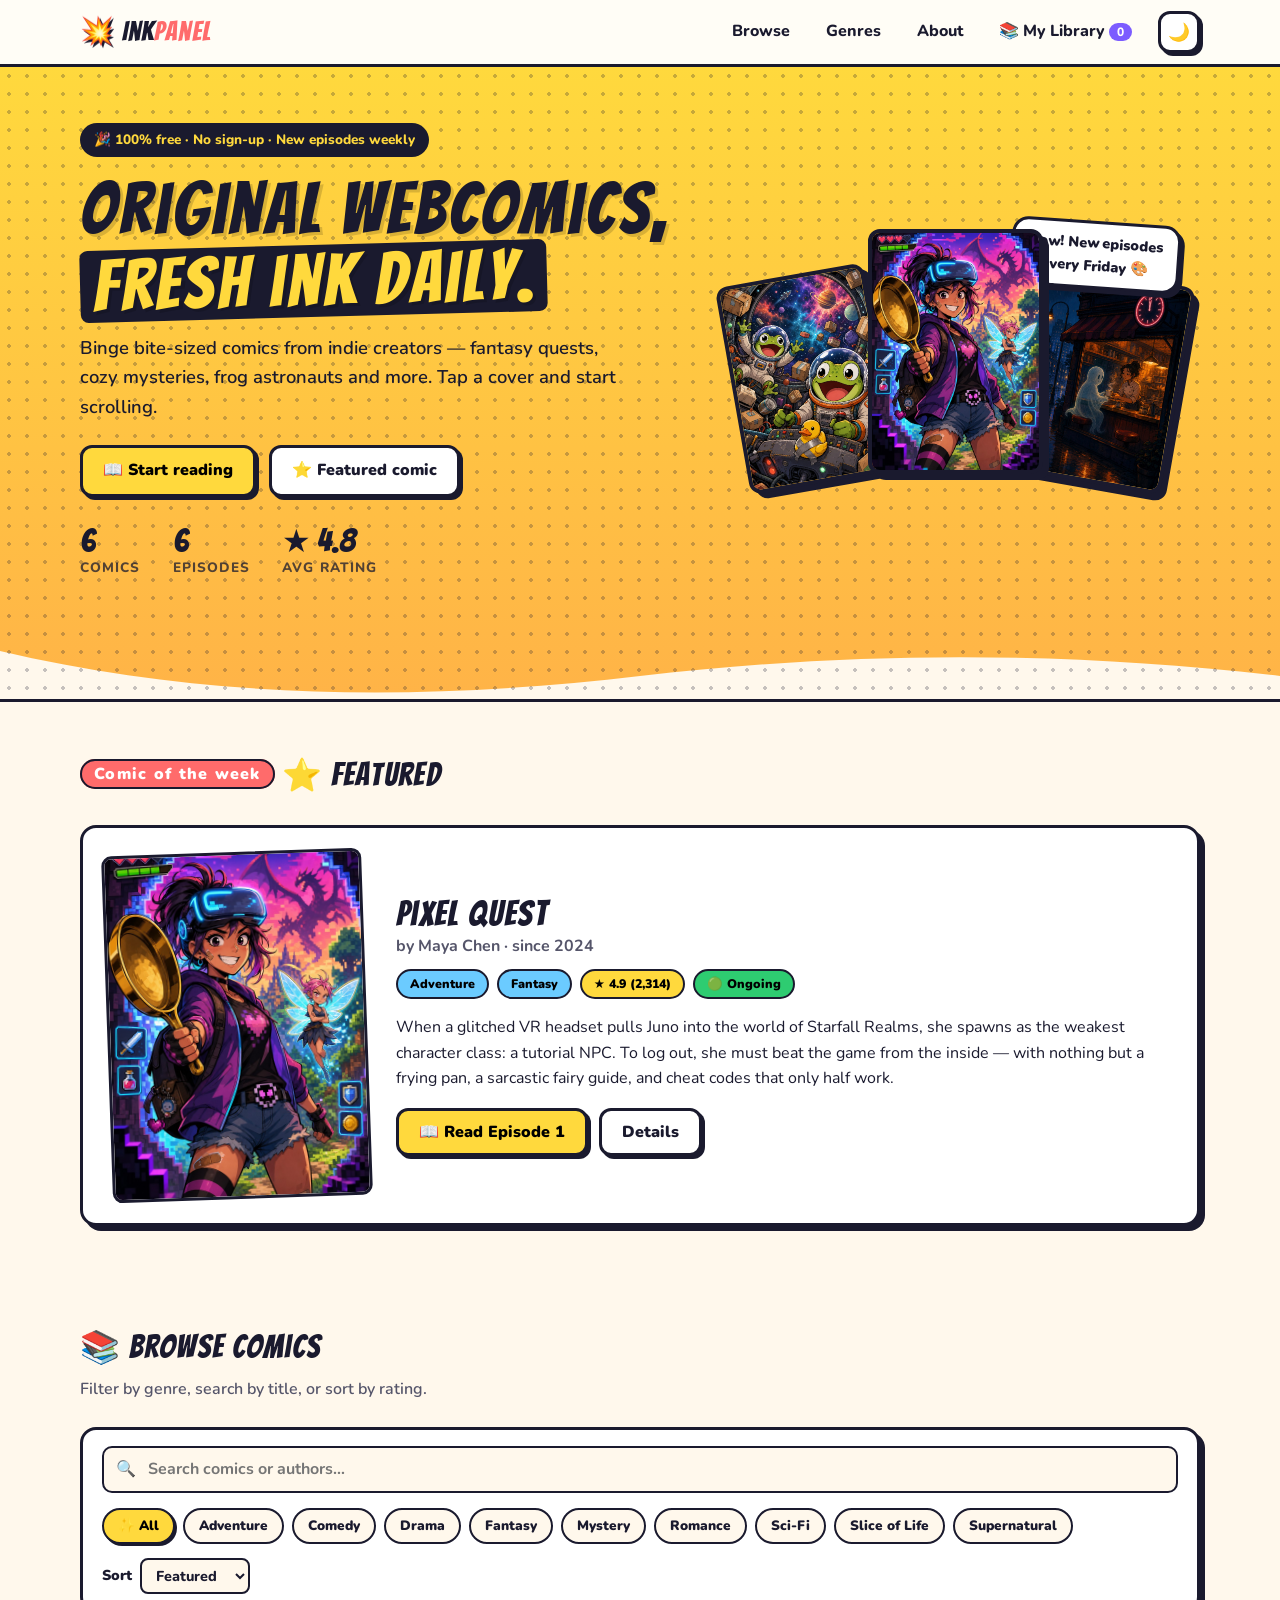
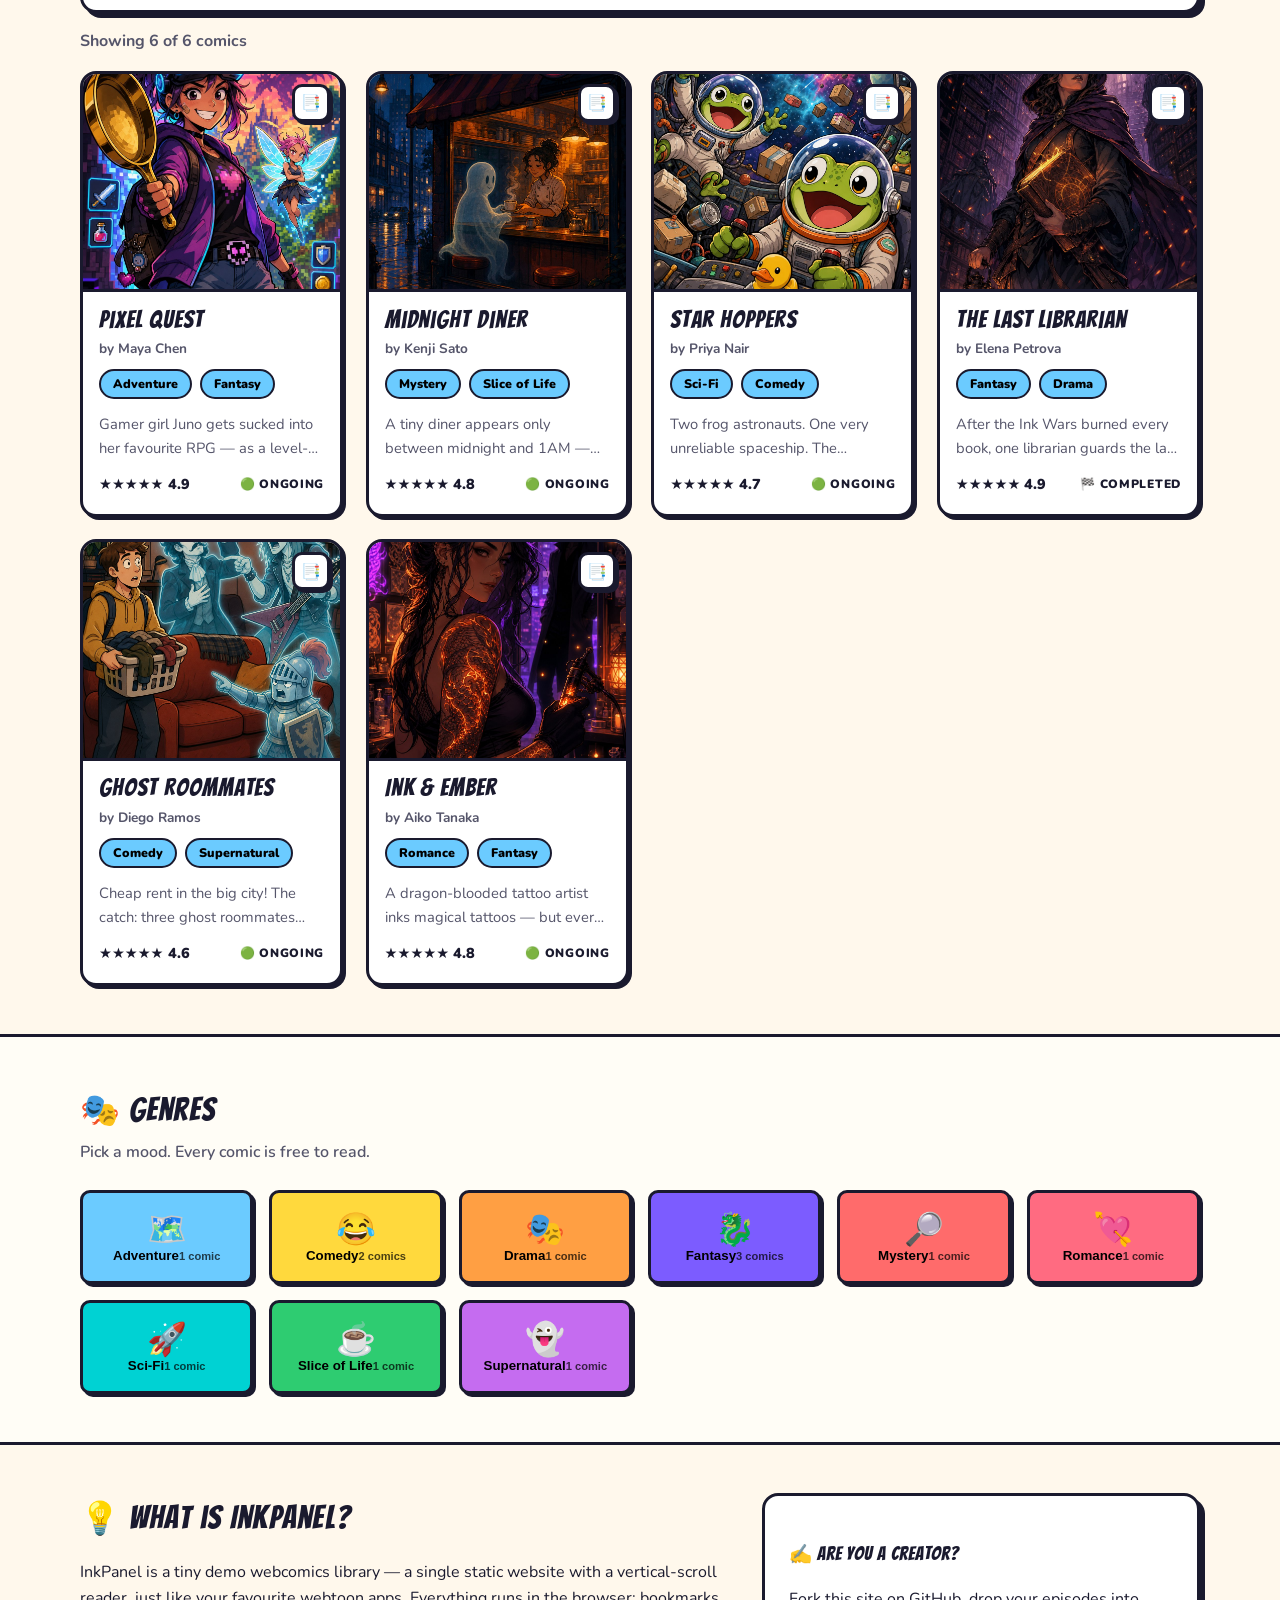
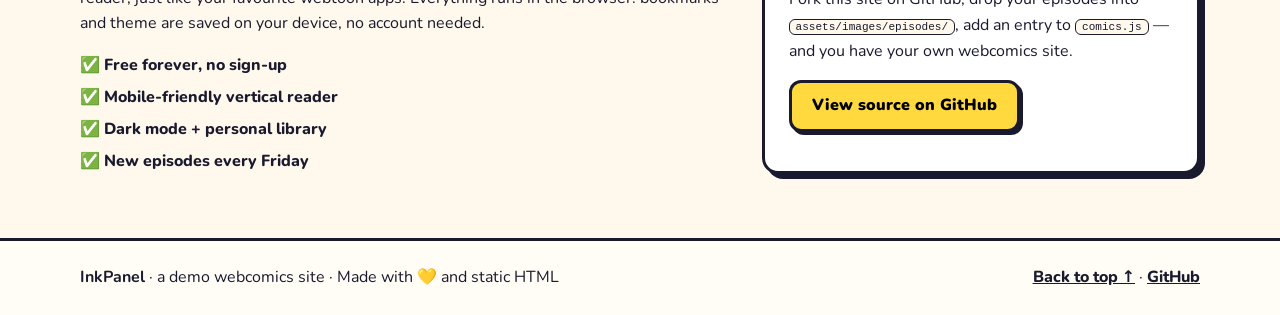
==== index.html @ 1bcf75d5 "Create InkPanel webcomics site: catalogue, reader, artwork - Single-page static site (index.html + C" ====
<!DOCTYPE html>
<html lang="en" data-theme="light">
<head>
  <meta charset="UTF-8" />
  <meta name="viewport" content="width=device-width, initial-scale=1.0" />
  <title>InkPanel — Read Original Webcomics Free</title>
  <meta name="description" content="InkPanel is a simple, free webcomics library. Read original comics in a vertical webtoon-style reader. No sign-up needed." />
  <link rel="icon" href="data:image/svg+xml,<svg xmlns='http://www.w3.org/2000/svg' viewBox='0 0 100 100'><rect width='100' height='100' rx='20' fill='%23FFD93D'/><text x='50' y='72' font-size='60' text-anchor='middle' font-family='Arial Black'>💥</text></svg>" />
  <link rel="preconnect" href="https://fonts.googleapis.com" />
  <link rel="preconnect" href="https://fonts.gstatic.com" crossorigin />
  <link href="https://fonts.googleapis.com/css2?family=Bangers&family=Nunito:ital,wght@0,400;0,600;0,700;0,800;1,400&display=swap" rel="stylesheet" />
  <link rel="stylesheet" href="assets/css/style.css" />
</head>
<body>
  <a class="skip-link" href="#browse">Skip to comics</a>

  <!-- ============ HEADER ============ -->
  <header class="site-header" id="top">
    <div class="container header-inner">
      <a class="logo" href="#top" aria-label="InkPanel home">
        <span class="logo-burst">💥</span>
        <span class="logo-text">Ink<em>Panel</em></span>
      </a>
      <nav class="main-nav" id="mainNav" aria-label="Main navigation">
        <a href="#browse">Browse</a>
        <a href="#genres">Genres</a>
        <a href="#about">About</a>
        <a href="#browse" data-filter-bookmarks>📚 My Library <span class="lib-count" id="libCount">0</span></a>
      </nav>
      <div class="header-actions">
        <button class="icon-btn" id="themeToggle" aria-label="Toggle dark mode" title="Toggle dark mode">🌙</button>
        <button class="icon-btn menu-btn" id="menuBtn" aria-label="Open menu" aria-expanded="false">☰</button>
      </div>
    </div>
  </header>

  <!-- ============ HERO ============ -->
  <section class="hero">
    <div class="halftone" aria-hidden="true"></div>
    <div class="container hero-inner">
      <div class="hero-copy">
        <p class="kicker">🎉 100% free · No sign-up · New episodes weekly</p>
        <h1>Original webcomics,<br /><span class="highlight">fresh ink daily.</span></h1>
        <p class="lede">Binge bite-sized comics from indie creators — fantasy quests, cozy mysteries, frog astronauts and more. Tap a cover and start scrolling.</p>
        <div class="hero-cta">
          <a class="btn btn-primary" href="#browse">📖 Start reading</a>
          <a class="btn btn-ghost" href="#featured">⭐ Featured comic</a>
        </div>
        <dl class="hero-stats">
          <div><dt id="statComics">6</dt><dd>comics</dd></div>
          <div><dt id="statEpisodes">–</dt><dd>episodes</dd></div>
          <div><dt>★ <span id="statRating">4.8</span></dt><dd>avg rating</dd></div>
        </dl>
      </div>
      <div class="hero-art" aria-hidden="true">
        <div class="cover-fan">
          <img src="assets/images/covers/star-hoppers.jpg" alt="" loading="eager" />
          <img src="assets/images/covers/pixel-quest.jpg" alt="" loading="eager" class="front" />
          <img src="assets/images/covers/midnight-diner.jpg" alt="" loading="eager" />
        </div>
        <div class="speech-bubble">Pow! New episodes<br />every Friday 🎨</div>
      </div>
    </div>
    <svg class="hero-wave" viewBox="0 0 1440 70" preserveAspectRatio="none" aria-hidden="true"><path d="M0,0 C240,70 480,70 720,35 C960,0 1200,0 1440,35 L1440,70 L0,70 Z"></path></svg>
  </section>

  <!-- ============ FEATURED ============ -->
  <section class="section featured" id="featured">
    <div class="container">
      <div class="section-head">
        <h2><span class="tag">Comic of the week</span> ⭐ Featured</h2>
      </div>
      <article class="featured-card" id="featuredCard">
        <!-- filled by JS -->
      </article>
    </div>
  </section>

  <!-- ============ BROWSE ============ -->
  <section class="section browse" id="browse">
    <div class="container">
      <div class="section-head">
        <h2>📚 Browse comics</h2>
        <p class="section-sub">Filter by genre, search by title, or sort by rating.</p>
      </div>

      <div class="toolbar">
        <label class="search-box">
          <span aria-hidden="true">🔍</span>
          <input type="search" id="searchInput" placeholder="Search comics or authors…" aria-label="Search comics" />
        </label>
        <div class="genre-pills" id="genrePills" role="group" aria-label="Filter by genre"></div>
        <label class="sort-box">Sort
          <select id="sortSelect" aria-label="Sort comics">
            <option value="featured">Featured</option>
            <option value="rating">Top rated</option>
            <option value="title">A → Z</option>
            <option value="newest">Newest</option>
          </select>
        </label>
      </div>

      <p class="results-meta" id="resultsMeta" aria-live="polite"></p>
      <div class="comics-grid" id="comicsGrid"></div>
      <div class="empty-state" id="emptyState" hidden>
        <p class="empty-emoji">🕳️</p>
        <h3>No comics found</h3>
        <p>Try a different search or genre.</p>
        <button class="btn btn-ghost" id="resetFilters">Reset filters</button>
      </div>
    </div>
  </section>

  <!-- ============ GENRES ============ -->
  <section class="section genres" id="genres">
    <div class="container">
      <div class="section-head">
        <h2>🎭 Genres</h2>
        <p class="section-sub">Pick a mood. Every comic is free to read.</p>
      </div>
      <div class="genre-grid" id="genreGrid"></div>
    </div>
  </section>

  <!-- ============ ABOUT ============ -->
  <section class="section about" id="about">
    <div class="container about-inner">
      <div class="about-copy">
        <h2>💡 What is InkPanel?</h2>
        <p>InkPanel is a tiny demo webcomics library — a single static website with a vertical-scroll reader, just like your favourite webtoon apps. Everything runs in the browser: bookmarks and theme are saved on your device, no account needed.</p>
        <ul class="checklist">
          <li>✅ Free forever, no sign-up</li>
          <li>✅ Mobile-friendly vertical reader</li>
          <li>✅ Dark mode + personal library</li>
          <li>✅ New episodes every Friday</li>
        </ul>
      </div>
      <div class="about-card">
        <h3>✍️ Are you a creator?</h3>
        <p>Fork this site on GitHub, drop your episodes into <code>assets/images/episodes/</code>, add an entry to <code>comics.js</code> — and you have your own webcomics site.</p>
        <a class="btn btn-primary" href="https://github.com/MadDog244/webcomics" target="_blank" rel="noopener">View source on GitHub</a>
      </div>
    </div>
  </section>

  <!-- ============ FOOTER ============ -->
  <footer class="site-footer">
    <div class="container footer-inner">
      <p><strong>InkPanel</strong> · a demo webcomics site · Made with 💛 and static HTML</p>
      <p class="footer-links"><a href="#top">Back to top ↑</a> · <a href="https://github.com/MadDog244/webcomics" target="_blank" rel="noopener">GitHub</a></p>
    </div>
  </footer>

  <!-- ============ COMIC DETAIL MODAL ============ -->
  <div class="modal-backdrop" id="modalBackdrop" hidden>
    <div class="modal" role="dialog" aria-modal="true" aria-labelledby="modalTitle">
      <button class="icon-btn modal-close" id="modalClose" aria-label="Close">✕</button>
      <div class="modal-body" id="modalBody"></div>
    </div>
  </div>

  <!-- ============ READER ============ -->
  <div class="reader" id="reader" hidden>
    <div class="reader-bar">
      <button class="btn btn-ghost btn-sm" id="readerBack">← Library</button>
      <div class="reader-title">
        <strong id="readerComicTitle">Comic</strong>
        <span id="readerEpTitle">Episode 1</span>
      </div>
      <div class="reader-nav">
        <button class="btn btn-ghost btn-sm" id="prevEp">← Prev</button>
        <button class="btn btn-ghost btn-sm" id="nextEp">Next →</button>
      </div>
    </div>
    <div class="reader-progress"><span id="readerProgress"></span></div>
    <div class="reader-scroll" id="readerScroll">
      <div class="reader-pages" id="readerPages"></div>
      <div class="reader-end" id="readerEnd"></div>
    </div>
    <button class="icon-btn reader-top" id="readerTop" aria-label="Back to top of episode">↑</button>
  </div>

  <div class="toast" id="toast" role="status" aria-live="polite" hidden></div>

  <script src="assets/js/comics.js"></script>
  <script src="assets/js/app.js"></script>
</body>
</html>
---- assets/css/style.css ----
/* ============ InkPanel — comic / neo-brutalist theme ============ */
:root {
  --bg: #fff8ec;
  --bg-soft: #fffdf6;
  --card: #ffffff;
  --ink: #1a1a2e;
  --ink-soft: #55556a;
  --line: #1a1a2e;
  --brand: #ffd93d;
  --brand-2: #ff6b6b;
  --brand-3: #6bcbff;
  --accent: #7c5cff;
  --good: #2ecc71;
  --shadow: 5px 5px 0 var(--line);
  --shadow-sm: 3px 3px 0 var(--line);
  --radius: 16px;
  --radius-sm: 10px;
  --header-h: 64px;
}
html[data-theme="dark"] {
  --bg: #14141f;
  --bg-soft: #1b1b28;
  --card: #20202f;
  --ink: #f4f1ff;
  --ink-soft: #b9b9cc;
  --line: #0a0a12;
  --brand: #ffd93d;
  --shadow: 5px 5px 0 #000;
  --shadow-sm: 3px 3px 0 #000;
}
* { box-sizing: border-box; }
html { scroll-behavior: smooth; }
body {
  margin: 0;
  background: var(--bg);
  color: var(--ink);
  font-family: "Nunito", system-ui, sans-serif;
  line-height: 1.6;
}
h1, h2, h3, .logo-text { font-family: "Bangers", "Nunito", cursive; letter-spacing: 0.04em; font-weight: 400; }
h2 { font-size: 2rem; margin: 0 0 0.25rem; }
img { max-width: 100%; display: block; }
a { color: inherit; }
.container { width: min(1120px, 92%); margin: 0 auto; }
.skip-link { position: absolute; left: -999px; top: 0; background: var(--brand); color: #000; padding: 8px 14px; z-index: 200; border-radius: 0 0 8px 0; font-weight: 800; }
.skip-link:focus { left: 0; }

/* ---------- header ---------- */
.site-header { position: sticky; top: 0; z-index: 50; background: var(--bg-soft); border-bottom: 3px solid var(--line); }
.header-inner { display: flex; align-items: center; gap: 1rem; height: var(--header-h); }
.logo { display: flex; align-items: center; gap: 0.5rem; text-decoration: none; font-size: 1.7rem; }
.logo-burst { filter: drop-shadow(2px 2px 0 var(--line)); }
.logo-text em { font-style: normal; color: var(--brand-2); }
.main-nav { display: flex; gap: 1rem; margin-left: auto; }
.main-nav a { text-decoration: none; font-weight: 800; padding: 6px 10px; border-radius: 8px; white-space: nowrap; }
.main-nav a:hover { background: var(--brand); color: #000; }
.lib-count { background: var(--accent); color: #fff; border-radius: 99px; font-size: 0.75rem; padding: 1px 8px; }
.header-actions { display: flex; gap: 0.5rem; margin-left: auto; }
.main-nav + .header-actions { margin-left: 0; }
.icon-btn { border: 3px solid var(--line); background: var(--card); color: var(--ink); border-radius: 12px; width: 42px; height: 42px; font-size: 1.1rem; cursor: pointer; box-shadow: var(--shadow-sm); transition: transform 0.1s; }
.icon-btn:hover { transform: translate(-1px, -1px); box-shadow: 4px 4px 0 var(--line); }
.icon-btn:active { transform: translate(2px, 2px); box-shadow: 0 0 0 var(--line); }
.menu-btn { display: none; }

/* ---------- buttons ---------- */
.btn { display: inline-block; border: 3px solid var(--line); border-radius: 12px; padding: 10px 20px; font-weight: 900; text-decoration: none; cursor: pointer; box-shadow: var(--shadow-sm); transition: transform 0.1s; font-family: inherit; font-size: 1rem; }
.btn:hover { transform: translate(-1px, -1px); box-shadow: 4px 4px 0 var(--line); }
.btn:active { transform: translate(2px, 2px); box-shadow: none; }
.btn-primary { background: var(--brand); color: #000; }
.btn-ghost { background: var(--card); color: var(--ink); }
.btn-sm { padding: 6px 12px; font-size: 0.85rem; border-width: 2px; }
.btn[disabled] { opacity: 0.45; cursor: not-allowed; transform: none; }

/* ---------- hero ---------- */
.hero { position: relative; overflow: hidden; background: linear-gradient(180deg, var(--brand) 0%, #ffb347 100%); color: #1a1a2e; border-bottom: 3px solid var(--line); }
html[data-theme="dark"] .hero { background: linear-gradient(180deg, #2a2a3f 0%, #1b1b28 100%); color: var(--ink); }
.halftone { position: absolute; inset: 0; opacity: 0.25; background-image: radial-gradient(#1a1a2e 1.6px, transparent 1.7px); background-size: 18px 18px; pointer-events: none; }
html[data-theme="dark"] .halftone { background-image: radial-gradient(#ffd93d 1.4px, transparent 1.5px); opacity: 0.15; }
.hero-inner { position: relative; display: grid; grid-template-columns: 1.1fr 0.9fr; gap: 2rem; align-items: center; padding: 3.5rem 0 4.5rem; }
.kicker { display: inline-block; background: #1a1a2e; color: #ffd93d; font-weight: 800; font-size: 0.85rem; padding: 6px 14px; border-radius: 99px; margin: 0 0 1rem; }
html[data-theme="dark"] .kicker { background: #ffd93d; color: #1a1a2e; }
.hero h1 { font-size: clamp(2.8rem, 6vw, 4.5rem); line-height: 1; margin: 0 0 1rem; text-shadow: 3px 3px 0 rgba(0,0,0,0.15); }
.highlight { background: #1a1a2e; color: #ffd93d; padding: 0 12px; border-radius: 8px; display: inline-block; transform: rotate(-1.5deg); }
html[data-theme="dark"] .highlight { background: #ffd93d; color: #1a1a2e; }
.lede { font-size: 1.15rem; font-weight: 600; max-width: 34rem; margin: 0 0 1.5rem; }
.hero-cta { display: flex; gap: 0.8rem; flex-wrap: wrap; margin-bottom: 1.8rem; }
.hero-stats { display: flex; gap: 2rem; margin: 0; }
.hero-stats div { text-align: left; }
.hero-stats dt { font-family: "Bangers"; font-size: 2rem; line-height: 1; }
.hero-stats dd { margin: 0; font-weight: 800; font-size: 0.85rem; text-transform: uppercase; letter-spacing: 0.08em; opacity: 0.75; }
.hero-art { position: relative; display: flex; justify-content: center; }
.cover-fan { display: flex; align-items: flex-end; }
.cover-fan img { width: 150px; height: 210px; object-fit: cover; border: 4px solid #1a1a2e; border-radius: 12px; box-shadow: 6px 6px 0 #1a1a2e; background: #fff; }
.cover-fan img:first-child { transform: rotate(-10deg) translateY(10px); }
.cover-fan img:last-child { transform: rotate(10deg) translateY(10px); }
.cover-fan img.front { width: 175px; height: 245px; z-index: 2; margin: 0 -12px; }
.speech-bubble { position: absolute; top: -8px; right: 4%; background: #fff; color: #1a1a2e; border: 3px solid #1a1a2e; border-radius: 16px; padding: 8px 14px; font-weight: 900; font-size: 0.9rem; transform: rotate(4deg); box-shadow: 4px 4px 0 #1a1a2e; text-align: center; }
.speech-bubble::after { content: ""; position: absolute; bottom: -12px; left: 30px; border: 6px solid transparent; border-top-color: #1a1a2e; }
.hero-wave { display: block; width: 100%; height: 50px; margin-bottom: -2px; }
.hero-wave path { fill: var(--bg); }

/* ---------- sections ---------- */
.section { padding: 3rem 0; }
.section-head { margin-bottom: 1.5rem; }
.section-sub { margin: 0; color: var(--ink-soft); font-weight: 600; }
.tag { background: var(--brand-2); color: #fff; font-size: 1rem; padding: 2px 12px; border-radius: 99px; border: 2px solid var(--line); vertical-align: middle; font-family: "Nunito"; font-weight: 900; }

/* ---------- featured ---------- */
.featured-card { display: grid; grid-template-columns: 260px 1fr; gap: 1.8rem; background: var(--card); border: 3px solid var(--line); border-radius: var(--radius); box-shadow: var(--shadow); padding: 1.5rem; align-items: center; }
.featured-card img { width: 100%; aspect-ratio: 3/4; object-fit: cover; border: 3px solid var(--line); border-radius: var(--radius-sm); transform: rotate(-2deg); background: var(--bg-soft); }
.featured-meta { display: flex; gap: 0.5rem; flex-wrap: wrap; margin: 0.6rem 0; }
.pill { display: inline-block; font-size: 0.78rem; font-weight: 900; padding: 3px 12px; border-radius: 99px; border: 2px solid var(--line); background: var(--bg); }
.pill.genre { background: var(--brand-3); color: #000; }
.pill.status { background: var(--good); color: #000; }
.pill.rating { background: var(--brand); color: #000; }
.featured-card h3 { font-size: 2.2rem; margin: 0; line-height: 1; }
.featured-card .byline { color: var(--ink-soft); font-weight: 700; margin: 0.2rem 0 0.6rem; }
.featured-actions { display: flex; gap: 0.7rem; margin-top: 1rem; flex-wrap: wrap; }

/* ---------- toolbar / grid ---------- */
.toolbar { display: flex; flex-direction: column; gap: 0.9rem; background: var(--card); border: 3px solid var(--line); border-radius: var(--radius); box-shadow: var(--shadow); padding: 1rem 1.2rem; margin-bottom: 1rem; }
.search-box { display: flex; align-items: center; gap: 0.6rem; background: var(--bg); border: 2px solid var(--line); border-radius: var(--radius-sm); padding: 8px 12px; }
.search-box input { border: none; background: transparent; outline: none; width: 100%; font: inherit; font-weight: 700; color: var(--ink); }
.genre-pills { display: flex; gap: 0.5rem; flex-wrap: wrap; }
.genre-pills button { border: 2px solid var(--line); background: var(--bg); color: var(--ink); border-radius: 99px; padding: 5px 14px; font: inherit; font-weight: 900; font-size: 0.85rem; cursor: pointer; }
.genre-pills button[aria-pressed="true"] { background: var(--brand); color: #000; box-shadow: 2px 2px 0 var(--line); }
.sort-box { font-weight: 900; font-size: 0.9rem; display: flex; align-items: center; gap: 0.5rem; }
.sort-box select { font: inherit; font-weight: 800; border: 2px solid var(--line); border-radius: 8px; padding: 5px 10px; background: var(--bg); color: var(--ink); }
.results-meta { font-weight: 700; color: var(--ink-soft); margin: 0 0 1rem; }
.comics-grid { display: grid; grid-template-columns: repeat(auto-fill, minmax(240px, 1fr)); gap: 1.4rem; }
.comic-card { background: var(--card); border: 3px solid var(--line); border-radius: var(--radius); box-shadow: var(--shadow-sm); overflow: hidden; cursor: pointer; transition: transform 0.12s; display: flex; flex-direction: column; }
.comic-card:hover { transform: translate(-2px, -4px); box-shadow: var(--shadow); }
.comic-cover-wrap { position: relative; }
.comic-cover-wrap img { width: 100%; aspect-ratio: 4/3.4; object-fit: cover; border-bottom: 3px solid var(--line); background: var(--bg-soft); }
.bookmark-btn { position: absolute; top: 10px; right: 10px; width: 38px; height: 38px; font-size: 1rem; border-radius: 10px; }
.bookmark-btn.saved { background: var(--brand); }
.comic-body { padding: 0.9rem 1rem 1.1rem; display: flex; flex-direction: column; gap: 0.3rem; flex: 1; }
.comic-body h3 { margin: 0; font-size: 1.5rem; line-height: 1.1; }
.comic-body .byline { margin: 0; font-size: 0.85rem; color: var(--ink-soft); font-weight: 700; }
.comic-desc { margin: 0.3rem 0 0.5rem; font-size: 0.92rem; color: var(--ink-soft); display: -webkit-box; -webkit-line-clamp: 2; -webkit-box-orient: vertical; overflow: hidden; }
.comic-foot { margin-top: auto; display: flex; align-items: center; justify-content: space-between; gap: 0.5rem; }
.stars { font-weight: 900; font-size: 0.9rem; }
.status-dot { font-size: 0.75rem; font-weight: 900; text-transform: uppercase; letter-spacing: 0.06em; }
.status-dot.ongoing::before { content: "🟢 "; }
.status-dot.completed::before { content: "🏁 "; }
.empty-state { text-align: center; padding: 3rem 1rem; background: var(--card); border: 3px dashed var(--line); border-radius: var(--radius); }
.empty-emoji { font-size: 3rem; margin: 0; }

/* ---------- genres ---------- */
.genres { background: var(--bg-soft); border-top: 3px solid var(--line); border-bottom: 3px solid var(--line); }
.genre-grid { display: grid; grid-template-columns: repeat(auto-fill, minmax(160px, 1fr)); gap: 1rem; }
.genre-card { border: 3px solid var(--line); border-radius: var(--radius-sm); box-shadow: var(--shadow-sm); padding: 1.1rem 0.8rem; text-align: center; cursor: pointer; font-weight: 900; transition: transform 0.1s; color: #000; }
.genre-card:hover { transform: translate(-1px, -3px); box-shadow: var(--shadow); }
.genre-card span { display: block; font-size: 2rem; }
.genre-card small { font-weight: 800; opacity: 0.7; }

/* ---------- about ---------- */
.about-inner { display: grid; grid-template-columns: 1.2fr 0.8fr; gap: 1.5rem; align-items: stretch; }
.checklist { list-style: none; padding: 0; margin: 1rem 0 0; display: grid; gap: 0.4rem; font-weight: 800; }
.about-card { background: var(--card); border: 3px solid var(--line); border-radius: var(--radius); box-shadow: var(--shadow); padding: 1.5rem; }
.about-card code { background: var(--bg); border: 1px solid var(--line); border-radius: 6px; padding: 1px 6px; font-size: 0.85em; }

/* ---------- footer ---------- */
.site-footer { border-top: 3px solid var(--line); background: var(--bg-soft); padding: 1.5rem 0; margin-top: 1rem; }
.footer-inner { display: flex; justify-content: space-between; gap: 1rem; flex-wrap: wrap; }
.footer-inner p { margin: 0; }
.footer-links a { font-weight: 800; }

/* ---------- modal ---------- */
.modal-backdrop { position: fixed; inset: 0; background: rgba(10, 10, 20, 0.6); z-index: 100; display: flex; align-items: center; justify-content: center; padding: 1rem; backdrop-filter: blur(3px); }
.modal-backdrop[hidden] { display: none; }
.modal { background: var(--bg-soft); color: var(--ink); border: 3px solid var(--line); border-radius: var(--radius); box-shadow: 8px 8px 0 #000; width: min(760px, 100%); max-height: 90vh; overflow: auto; position: relative; }
.modal-close { position: sticky; top: 12px; margin-left: calc(100% - 54px); z-index: 2; }
.modal-hero { display: grid; grid-template-columns: 200px 1fr; gap: 1.2rem; padding: 0 1.5rem 1rem; }
.modal-hero img { width: 100%; aspect-ratio: 3/4; object-fit: cover; border: 3px solid var(--line); border-radius: var(--radius-sm); transform: rotate(-2deg); }
.modal-hero h3 { font-size: 2rem; margin: 0; line-height: 1; }
.episode-list { list-style: none; margin: 0; padding: 0 1.5rem 1.5rem; display: grid; gap: 0.6rem; }
.episode-list h4 { margin: 0.4rem 0 0; font-size: 1.3rem; font-family: "Bangers"; letter-spacing: 0.05em; }
.ep { display: flex; align-items: center; gap: 0.9rem; background: var(--card); border: 2px solid var(--line); border-radius: var(--radius-sm); padding: 0.6rem 0.9rem; }
.ep-num { font-family: "Bangers"; font-size: 1.6rem; background: var(--brand); color: #000; border: 2px solid var(--line); border-radius: 10px; min-width: 46px; text-align: center; }
.ep-info { flex: 1; }
.ep-info strong { display: block; }
.ep-info small { color: var(--ink-soft); font-weight: 700; }
.ep.locked { opacity: 0.65; }

/* ---------- reader ---------- */
.reader { position: fixed; inset: 0; z-index: 120; background: #111; color: #f4f1ff; display: flex; flex-direction: column; }
.reader[hidden] { display: none; }
.reader-bar { display: flex; align-items: center; gap: 0.8rem; padding: 0.6rem 1rem; background: #1b1b28; border-bottom: 3px solid #000; flex-wrap: wrap; }
.reader-bar .btn-ghost { background: #26263a; color: #fff; border-color: #000; box-shadow: 3px 3px 0 #000; }
.reader-title { display: flex; flex-direction: column; line-height: 1.2; flex: 1; min-width: 150px; }
.reader-title span { font-size: 0.85rem; opacity: 0.7; font-weight: 700; }
.reader-nav { display: flex; gap: 0.5rem; }
.reader-progress { height: 6px; background: #000; }
.reader-progress span { display: block; height: 100%; width: 0; background: var(--brand); transition: width 0.1s; }
.reader-scroll { flex: 1; overflow-y: auto; }
.reader-pages { width: min(680px, 100%); margin: 0 auto; padding: 1rem 0.6rem; display: grid; gap: 0; }
.reader-pages img { width: 100%; border: 3px solid #000; border-bottom: none; background: #fff; }
.reader-pages img:last-child { border-bottom: 3px solid #000; }
.reader-pages img:first-child { border-radius: 12px 12px 0 0; }
.reader-pages img:last-child { border-radius: 0 0 12px 12px; }
.reader-end { width: min(680px, 94%); margin: 0 auto 3rem; text-align: center; background: #1b1b28; border: 3px solid #000; border-radius: 14px; padding: 1.5rem; }
.reader-top { position: fixed; bottom: 22px; right: 22px; background: var(--brand); color: #000; border-color: #000; }

/* ---------- toast ---------- */
.toast { position: fixed; bottom: 24px; left: 50%; transform: translateX(-50%); background: var(--ink); color: var(--bg); font-weight: 900; padding: 10px 20px; border-radius: 99px; border: 3px solid var(--line); z-index: 200; box-shadow: var(--shadow); }
.toast[hidden] { display: none; }

/* ---------- responsive ---------- */
@media (max-width: 860px) {
  .hero-inner { grid-template-columns: 1fr; text-align: center; }
  .lede { margin-inline: auto; }
  .hero-cta, .hero-stats { justify-content: center; }
  .hero-art { order: -1; }
  .cover-fan img { width: 110px; height: 155px; }
  .cover-fan img.front { width: 135px; height: 190px; }
  .featured-card, .modal-hero { grid-template-columns: 1fr; }
  .featured-card img, .modal-hero img { max-width: 240px; margin: 0 auto; }
  .about-inner { grid-template-columns: 1fr; }
  .main-nav { display: none; position: absolute; top: var(--header-h); left: 0; right: 0; background: var(--bg-soft); border-bottom: 3px solid var(--line); flex-direction: column; padding: 0.8rem 4%; gap: 0.2rem; }
  .main-nav.open { display: flex; }
  .menu-btn { display: block; }
  .reader-bar { gap: 0.5rem; }
}
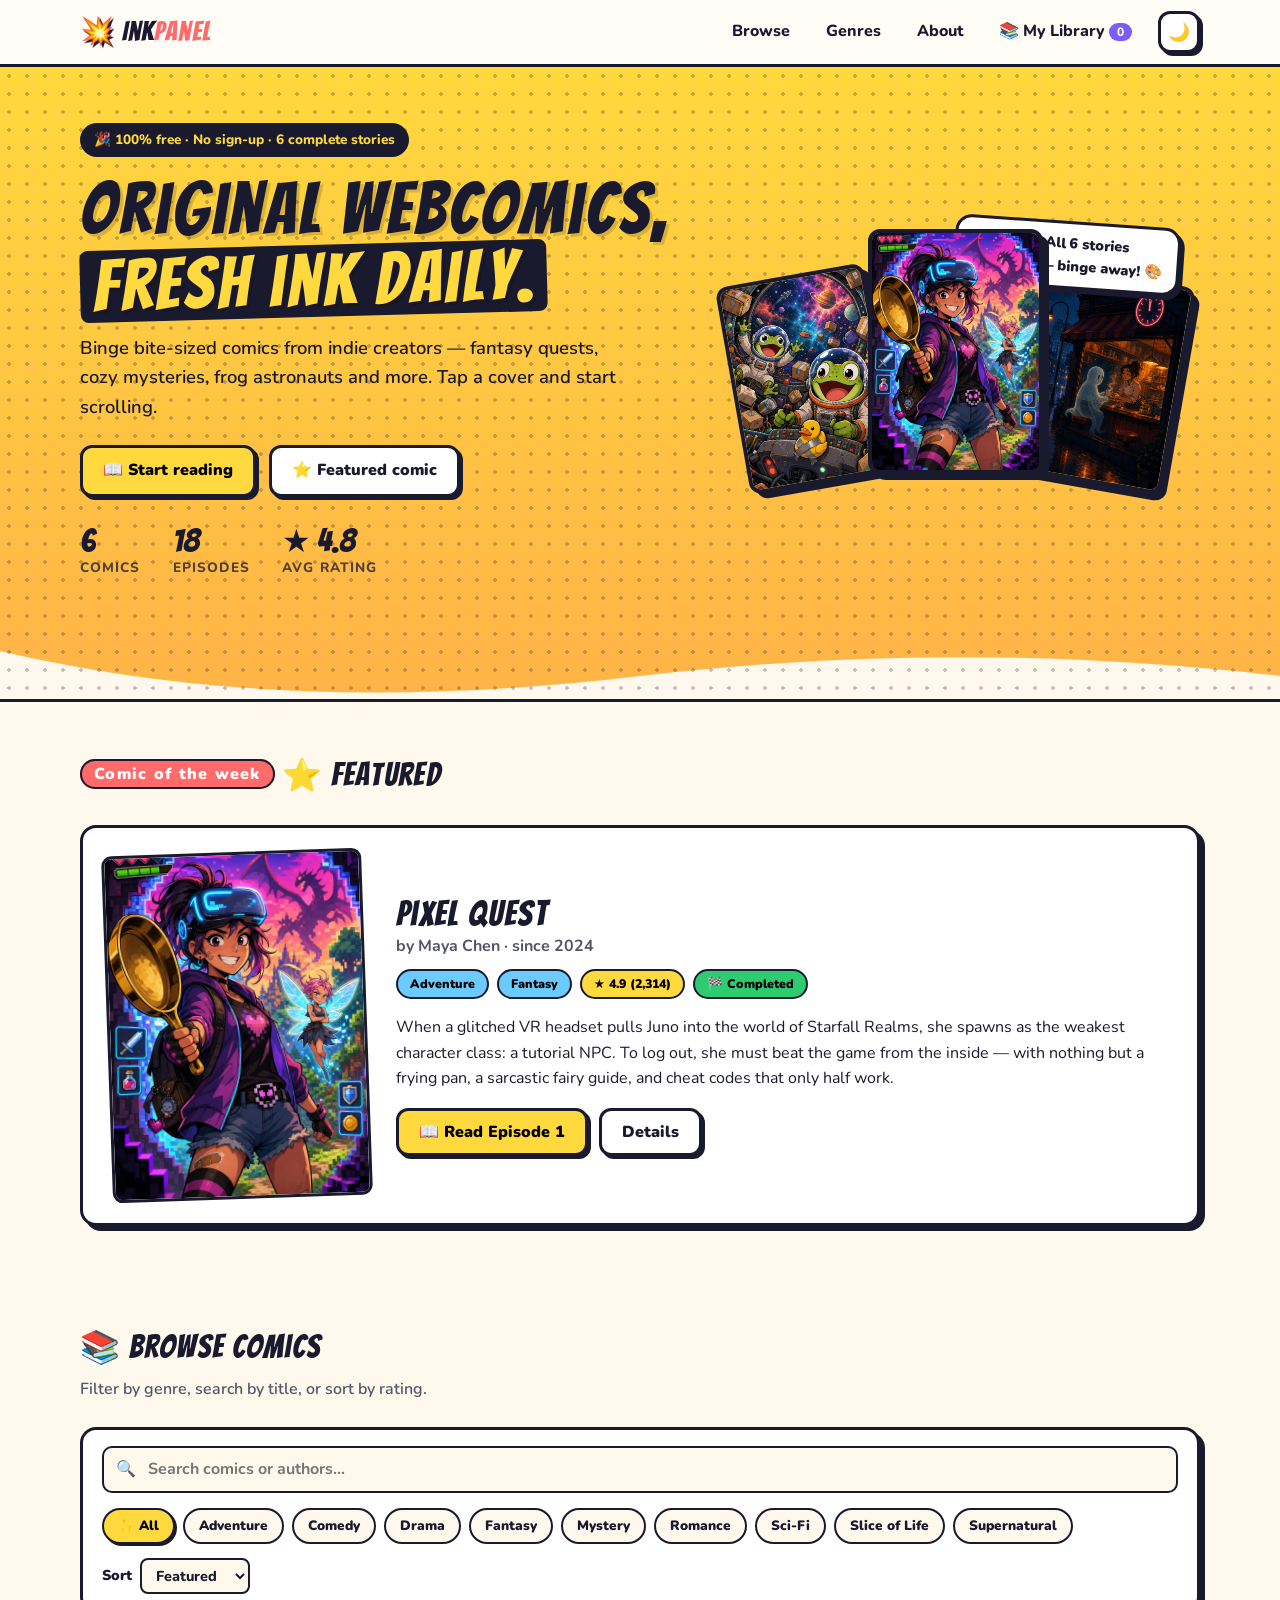
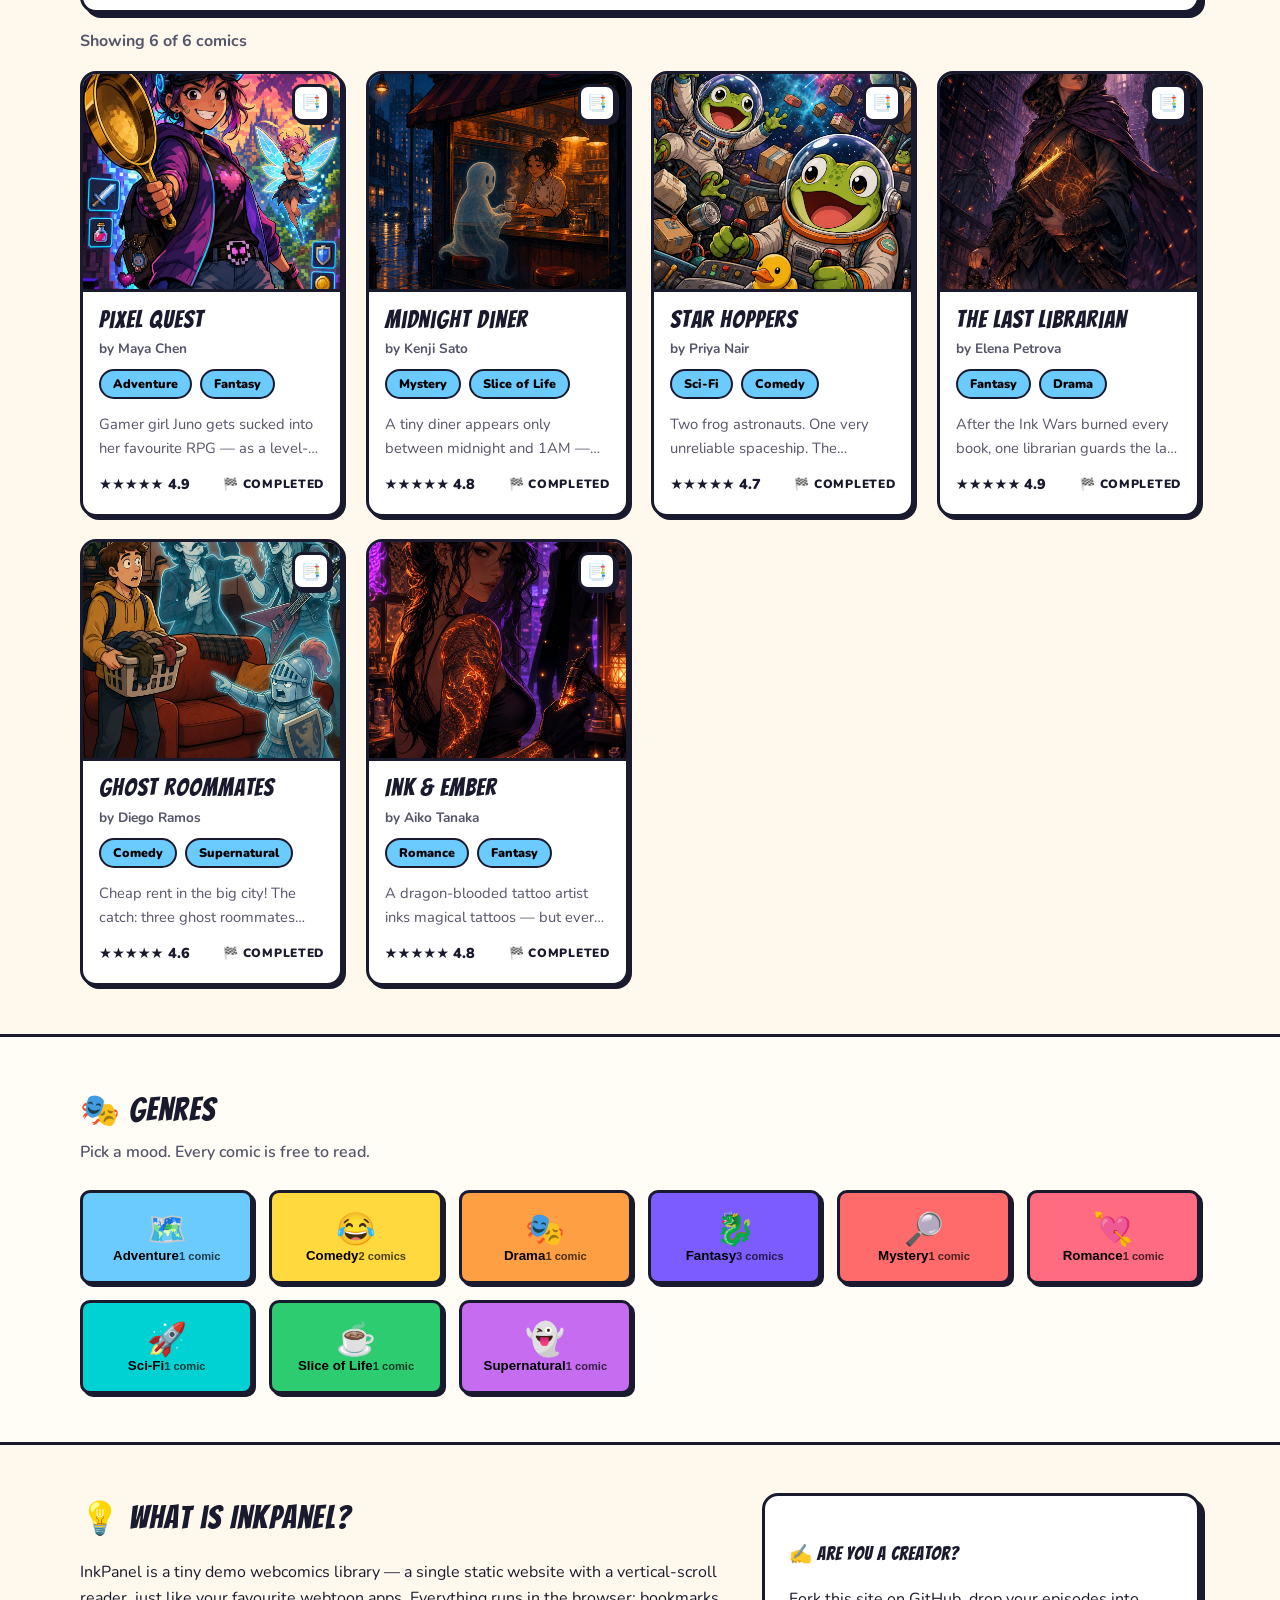
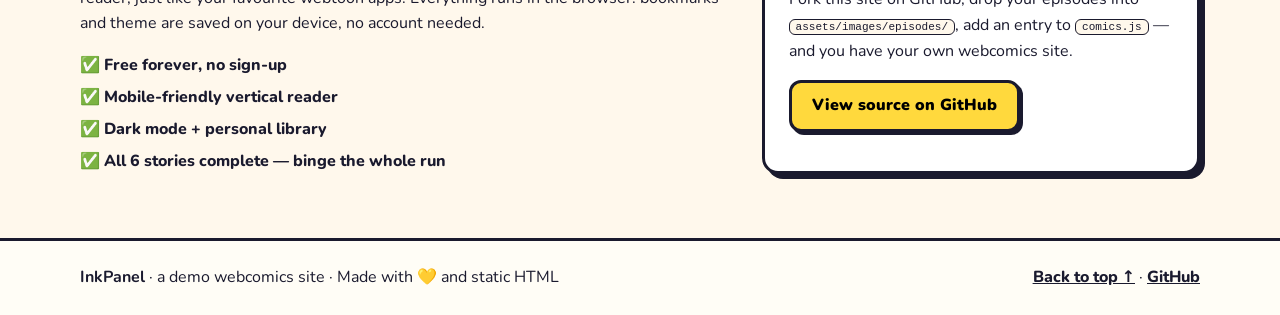
==== commit 3d598ab4: "Complete all 6 stories: 18/18 episodes readable Recreates (and ships) the completed-stories update t" ====
--- a/index.html
+++ b/index.html
@@ -39,7 +39,7 @@
     <div class="halftone" aria-hidden="true"></div>
     <div class="container hero-inner">
       <div class="hero-copy">
-        <p class="kicker">🎉 100% free · No sign-up · New episodes weekly</p>
+        <p class="kicker">🎉 100% free · No sign-up · 6 complete stories</p>
         <h1>Original webcomics,<br /><span class="highlight">fresh ink daily.</span></h1>
         <p class="lede">Binge bite-sized comics from indie creators — fantasy quests, cozy mysteries, frog astronauts and more. Tap a cover and start scrolling.</p>
         <div class="hero-cta">
@@ -58,7 +58,7 @@
           <img src="assets/images/covers/pixel-quest.jpg" alt="" loading="eager" class="front" />
           <img src="assets/images/covers/midnight-diner.jpg" alt="" loading="eager" />
         </div>
-        <div class="speech-bubble">Pow! New episodes<br />every Friday 🎨</div>
+        <div class="speech-bubble">Pow! All 6 stories<br />complete — binge away! 🎨</div>
       </div>
     </div>
     <svg class="hero-wave" viewBox="0 0 1440 70" preserveAspectRatio="none" aria-hidden="true"><path d="M0,0 C240,70 480,70 720,35 C960,0 1200,0 1440,35 L1440,70 L0,70 Z"></path></svg>
@@ -132,7 +132,7 @@
           <li>✅ Free forever, no sign-up</li>
           <li>✅ Mobile-friendly vertical reader</li>
           <li>✅ Dark mode + personal library</li>
-          <li>✅ New episodes every Friday</li>
+          <li>✅ All 6 stories complete — binge the whole run</li>
         </ul>
       </div>
       <div class="about-card">
